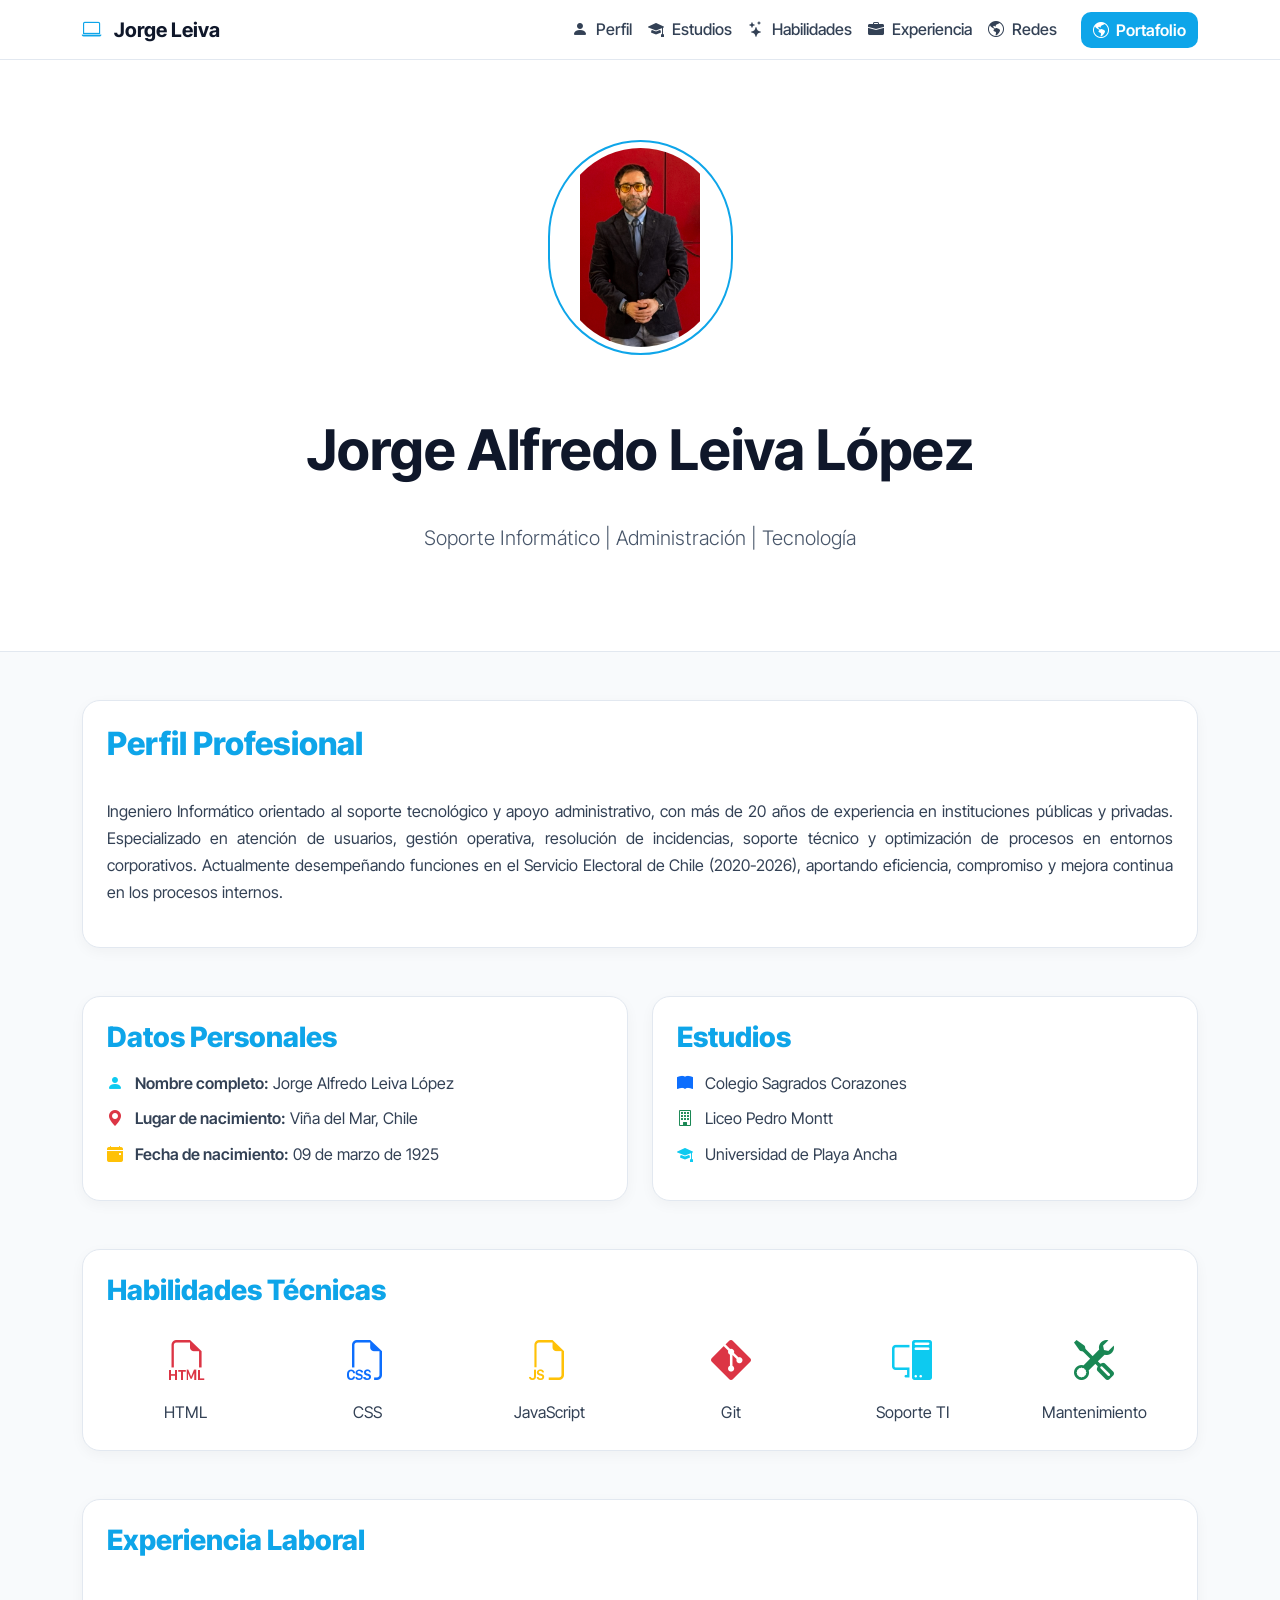
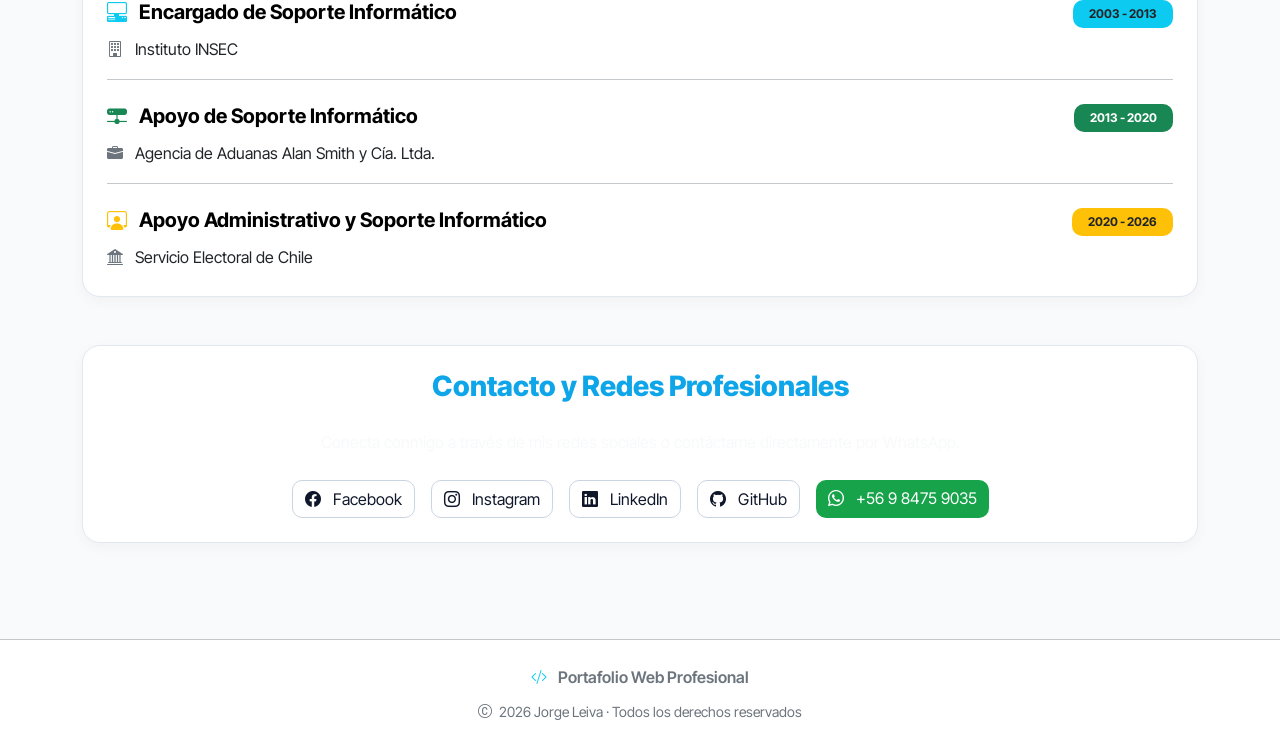
==== index.html @ a70d27ea "Implementación de CV y portafolio con estructura completa, estilos y publicación en GitHub Pages" ====
<!-- =========================
index.html
========================= -->
<!doctype html>
<html lang="es">
  <head>
    <meta charset="UTF-8" />
    <meta name="viewport" content="width=device-width, initial-scale=1.0" />
    <title>Curriculum Vitae | Jorge Leiva</title>

    <!-- Favicon -->
    <link
      rel="stylesheet"
      href="https://cdn.jsdelivr.net/npm/bootstrap-icons@1.11.3/font/bootstrap-icons.min.css"
    />

    <!-- Bootstrap 5.3.8 -->
    <link
      href="https://cdn.jsdelivr.net/npm/bootstrap@5.3.8/dist/css/bootstrap.min.css"
      rel="stylesheet"
    />

    <!-- Fuente Google Fonts: Inter Tight -->
    <link
      href="https://fonts.googleapis.com/css2?family=Inter+Tight:ital,wght@0,100..900;1,100..900&display=swap"
      rel="stylesheet"
    />

    <!-- Hoja de estilos CSS -->
    <link rel="stylesheet" href="./assets/css/style.css" />

    <!-- Normalize CSS -->
    <link rel="stylesheet" href="./assets/css/normalize.css" />
  </head>

  <body>
    <!-- NAVBAR -->
    <nav class="navbar navbar-expand-lg navbar-dark bg-black sticky-top">
      <div class="container">
        <a class="navbar-brand fw-bold" href="#inicio">
          <i class="bi bi-laptop me-2 text-info"></i>
          Jorge Leiva
        </a>

        <button
          class="navbar-toggler"
          type="button"
          data-bs-toggle="collapse"
          data-bs-target="#menu"
        >
          <span class="navbar-toggler-icon"></span>
        </button>

        <div class="collapse navbar-collapse" id="menu">
          <ul class="navbar-nav ms-auto align-items-lg-center">
            <li class="nav-item">
              <a class="nav-link" href="#perfil">
                <i class="bi bi-person-fill me-1"></i> Perfil
              </a>
            </li>

            <li class="nav-item">
              <a class="nav-link" href="#estudios">
                <i class="bi bi-mortarboard-fill me-1"></i> Estudios
              </a>
            </li>

            <li class="nav-item">
              <a class="nav-link" href="#habilidades">
                <i class="bi bi-stars me-1"></i> Habilidades
              </a>
            </li>

            <li class="nav-item">
              <a class="nav-link" href="#experiencia">
                <i class="bi bi-briefcase-fill me-1"></i> Experiencia
              </a>
            </li>

            <li class="nav-item">
              <a class="nav-link" href="#redes">
                <i class="bi bi-globe-americas me-1"></i> Redes
              </a>
            </li>

            <li class="nav-item ms-lg-3">
              <a class="btn btn-info" href="portafolio.html">
                <i class="bi bi-globe-americas fs-6 me-1"></i> Portafolio
              </a>
            </li>
          </ul>
        </div>
      </div>
    </nav>

    <!-- HERO -->
    <header class="hero text-center">
      <div class="container">
        <img
          src="./assets/img/persona.png"
          class="perfil-img mb-4"
          alt="Foto Perfil"
        />
        <h1 class="display-4 fw-bold">Jorge Alfredo Leiva López</h1>
        <p class="lead text-light">
          Soporte Informático | Administración | Tecnología
        </p>
      </div>
    </header>

    <!-- PERFIL -->
    <section class="py-5" id="perfil">
      <div class="container">
        <div class="card card-custom p-4">
          <h2 class="section-title">Perfil Profesional</h2>
          <p class="mt-3 text-justify" style="text-align: justify">
            Ingeniero Informático orientado al soporte tecnológico y apoyo
            administrativo, con más de 20 años de experiencia en instituciones
            públicas y privadas. Especializado en atención de usuarios, gestión
            operativa, resolución de incidencias, soporte técnico y optimización
            de procesos en entornos corporativos. Actualmente desempeñando
            funciones en el Servicio Electoral de Chile (2020-2026), aportando
            eficiencia, compromiso y mejora continua en los procesos internos.
          </p>
        </div>
      </div>
    </section>

    <!-- DATOS -->
    <section class="pb-5">
      <div class="container">
        <div class="row g-4">
          <!-- Datos Personales -->
          <div class="col-md-6">
            <div class="card card-custom p-4 h-100">
              <h3 class="section-title mb-3">Datos Personales</h3>

              <ul class="list-unstyled mb-0">
                <li class="mb-2">
                  <i class="bi bi-person-fill me-2 text-info"></i>
                  <span class="fw-semibold">Nombre completo:</span>
                  Jorge Alfredo Leiva López
                </li>

                <li class="mb-2">
                  <i class="bi bi-geo-alt-fill me-2 text-danger"></i>
                  <span class="fw-semibold">Lugar de nacimiento:</span>
                  Viña del Mar, Chile
                </li>

                <li class="mb-2">
                  <i class="bi bi-calendar-event-fill me-2 text-warning"></i>
                  <span class="fw-semibold">Fecha de nacimiento:</span>
                  09 de marzo de 1925
                </li>
              </ul>
            </div>
          </div>

          <!-- Estudios -->
          <div class="col-md-6" id="estudios">
            <div class="card card-custom p-4 h-100">
              <h3 class="section-title mb-3">Estudios</h3>

              <ul class="list-unstyled mb-0">
                <li class="mb-2">
                  <i class="bi bi-book-fill me-2 text-primary"></i>
                  Colegio Sagrados Corazones
                </li>

                <li class="mb-2">
                  <i class="bi bi-building me-2 text-success"></i>
                  Liceo Pedro Montt
                </li>

                <li class="mb-2">
                  <i class="bi bi-mortarboard-fill me-2 text-info"></i>
                  Universidad de Playa Ancha
                </li>
              </ul>
            </div>
          </div>
        </div>
      </div>
    </section>

    <!-- Habilidades -->
    <section class="pb-5" id="habilidades">
      <div class="container">
        <div class="card card-custom p-4">
          <h3 class="section-title mb-4">Habilidades Técnicas</h3>

          <div class="row g-4 text-center">
            <div class="col-6 col-md-4 col-lg-2">
              <i class="bi bi-filetype-html fs-1 text-danger"></i>
              <p class="mt-2 mb-0">HTML</p>
            </div>

            <div class="col-6 col-md-4 col-lg-2">
              <i class="bi bi-filetype-css fs-1 text-primary"></i>
              <p class="mt-2 mb-0">CSS</p>
            </div>

            <div class="col-6 col-md-4 col-lg-2">
              <i class="bi bi-filetype-js fs-1 text-warning"></i>
              <p class="mt-2 mb-0">JavaScript</p>
            </div>

            <div class="col-6 col-md-4 col-lg-2">
              <i class="bi bi-git fs-1 text-danger"></i>
              <p class="mt-2 mb-0">Git</p>
            </div>

            <div class="col-6 col-md-4 col-lg-2">
              <i class="bi bi-pc-display fs-1 text-info"></i>
              <p class="mt-2 mb-0">Soporte TI</p>
            </div>

            <div class="col-6 col-md-4 col-lg-2">
              <i class="bi bi-tools fs-1 text-success"></i>
              <p class="mt-2 mb-0">Mantenimiento</p>
            </div>
          </div>
        </div>
      </div>
    </section>

    <!-- Experiencia -->
    <section class="pb-5" id="experiencia">
      <div class="container">
        <div class="card card-custom p-4">
          <h3 class="section-title">Experiencia Laboral</h3>

          <div class="mt-4">
            <div class="mb-4 pb-3 border-bottom border-secondary-subtle">
              <div class="d-flex justify-content-between flex-wrap gap-2">
                <h5 class="mb-1 fw-bold text-black">
                  <i class="bi bi-pc-display-horizontal me-2 text-info"></i>
                  Encargado de Soporte Informático
                </h5>

                <span class="badge bg-info text-dark px-3 py-2">
                  2003 - 2013
                </span>
              </div>

              <p class="mb-0 text-dark mt-2">
                <i class="bi bi-building me-2 text-secondary"></i>
                Instituto INSEC
              </p>
            </div>

            <div class="mb-4 pb-3 border-bottom border-secondary-subtle">
              <div class="d-flex justify-content-between flex-wrap gap-2">
                <h5 class="mb-1 fw-bold text-black">
                  <i class="bi bi-hdd-network-fill me-2 text-success"></i>
                  Apoyo de Soporte Informático
                </h5>

                <span class="badge bg-success px-3 py-2"> 2013 - 2020 </span>
              </div>

              <p class="mb-0 text-dark mt-2">
                <i class="bi bi-briefcase-fill me-2 text-secondary"></i>
                Agencia de Aduanas Alan Smith y Cía. Ltda.
              </p>
            </div>

            <div>
              <div class="d-flex justify-content-between flex-wrap gap-2">
                <h5 class="mb-1 fw-bold text-black">
                  <i class="bi bi-person-workspace me-2 text-warning"></i>
                  Apoyo Administrativo y Soporte Informático
                </h5>

                <span class="badge bg-warning text-dark px-3 py-2">
                  2020 - 2026
                </span>
              </div>

              <p class="mb-0 text-dark mt-2">
                <i class="bi bi-bank2 me-2 text-secondary"></i>
                Servicio Electoral de Chile
              </p>
            </div>
          </div>
        </div>
      </div>
    </section>

    <!-- REDES -->
    <section class="pb-5" id="redes">
      <div class="container">
        <div class="card card-custom p-4 text-center">
          <h3 class="section-title">Contacto y Redes Profesionales</h3>

          <p class="text-light mt-2 mb-4">
            Conecta conmigo a través de mis redes sociales o contáctame
            directamente por WhatsApp.
          </p>

          <div class="d-flex justify-content-center flex-wrap gap-3">
            <a
              href="https://facebook.com"
              target="_blank"
              class="btn btn-outline-light"
            >
              <i class="bi bi-facebook me-2"></i> Facebook
            </a>

            <a
              href="https://instagram.com"
              target="_blank"
              class="btn btn-outline-light"
            >
              <i class="bi bi-instagram me-2"></i> Instagram
            </a>

            <a
              href="https://linkedin.com"
              target="_blank"
              class="btn btn-outline-light"
            >
              <i class="bi bi-linkedin me-2"></i> LinkedIn
            </a>

            <a
              href="https://github.com"
              target="_blank"
              class="btn btn-outline-light"
            >
              <i class="bi bi-github me-2"></i> GitHub
            </a>

            <a
              href="https://wa.me/56984759035"
              target="_blank"
              class="btn btn-success"
            >
              <i class="bi bi-whatsapp me-2"></i> +56 9 8475 9035
            </a>
          </div>
        </div>
      </div>
    </section>

    <!-- Footer -->
    <footer class="text-center py-4 border-top border-secondary-subtle mt-5">
      <div class="container">
        <p class="mb-2 text-secondary fw-semibold">
          <i class="bi bi-code-slash text-info me-2"></i>
          Portafolio Web Profesional
        </p>

        <p class="mb-0 text-secondary small">
          <i class="bi bi-c-circle me-1"></i>
          2026 Jorge Leiva · Todos los derechos reservados
        </p>
      </div>
    </footer>

    <script src="https://cdn.jsdelivr.net/npm/bootstrap@5.3.8/dist/js/bootstrap.bundle.min.js"></script>
  </body>
</html>
---- assets/css/style.css ----
/* =========================================
CSS index + portafolio
========================================= */

/* ===== Global ===== */

body {
  background: #f8fafc;
  color: #0f172a;
  font-family: "Inter Tight", sans-serif;
}

[id] {
  scroll-margin-top: 95px;
}

h1,
h2,
h3,
h4,
h5 {
  color: #0f172a;
  font-weight: 700;
}

p,
li {
  color: #334155;
  line-height: 1.7;
}

a {
  text-decoration: none;
}

/* ===== Navbar ===== */

.navbar {
  background: #ffffff !important;
  border-bottom: 1px solid #e2e8f0;
}

.navbar-brand {
  font-weight: 800;
  color: #0f172a !important;
}

.navbar-brand i {
  color: #0ea5e9 !important;
}

.navbar .nav-link {
  color: #334155 !important;
  font-weight: 500;
}

.navbar .nav-link:hover {
  color: #0ea5e9 !important;
}

.navbar-toggler {
  border-color: #cbd5e1;
}

.navbar-toggler-icon {
  filter: brightness(0);
}

/* ===== Hero ===== */

.hero {
  background: #ffffff;
  padding: 80px 0;
  border-bottom: 1px solid #e2e8f0;
}

.hero .lead {
  color: #475569 !important;
}

/* ===== Imagen Perfil ===== */

.perfil-img {
  width: 185px;
  height: 215px;
  object-fit: contain;
  border-radius: 50% / 45%;
  background: white;
  border: 2px solid #0ea5e9;
  padding: 6px;
}

/* ===== Títulos ===== */

.section-title {
  color: #0ea5e9;
  font-weight: 800;
  margin-bottom: 18px;
}

/* ===== Cards ===== */

.card-custom {
  background: #ffffff;
  border: 1px solid #e2e8f0;
  border-radius: 18px;
  box-shadow: 0 4px 14px rgba(0, 0, 0, 0.04);
}

.card-custom img {
  height: 210px;
  object-fit: contain;
  background: #f8fafc;
  padding: 12px;
}

/* ===== Botones ===== */

.btn-info {
  background: #0ea5e9 !important;
  border: none !important;
  color: white !important;
  font-weight: 600;
  border-radius: 10px;
}

.btn-info:hover {
  background: #0284c7 !important;
}

.btn-outline-light {
  background: white;
  color: #0f172a !important;
  border: 1px solid #cbd5e1;
  border-radius: 10px;
}

.btn-outline-light:hover {
  background: #0ea5e9;
  color: white !important;
}

.btn-success {
  background: #16a34a;
  border: none;
  border-radius: 10px;
}

/* ===== Badges ===== */

.badge {
  border-radius: 10px;
  padding: 8px 14px;
}

/* ===== Footer ===== */

footer {
  background: #ffffff;
  border-top: 1px solid #e2e8f0;
  color: #64748b;
}
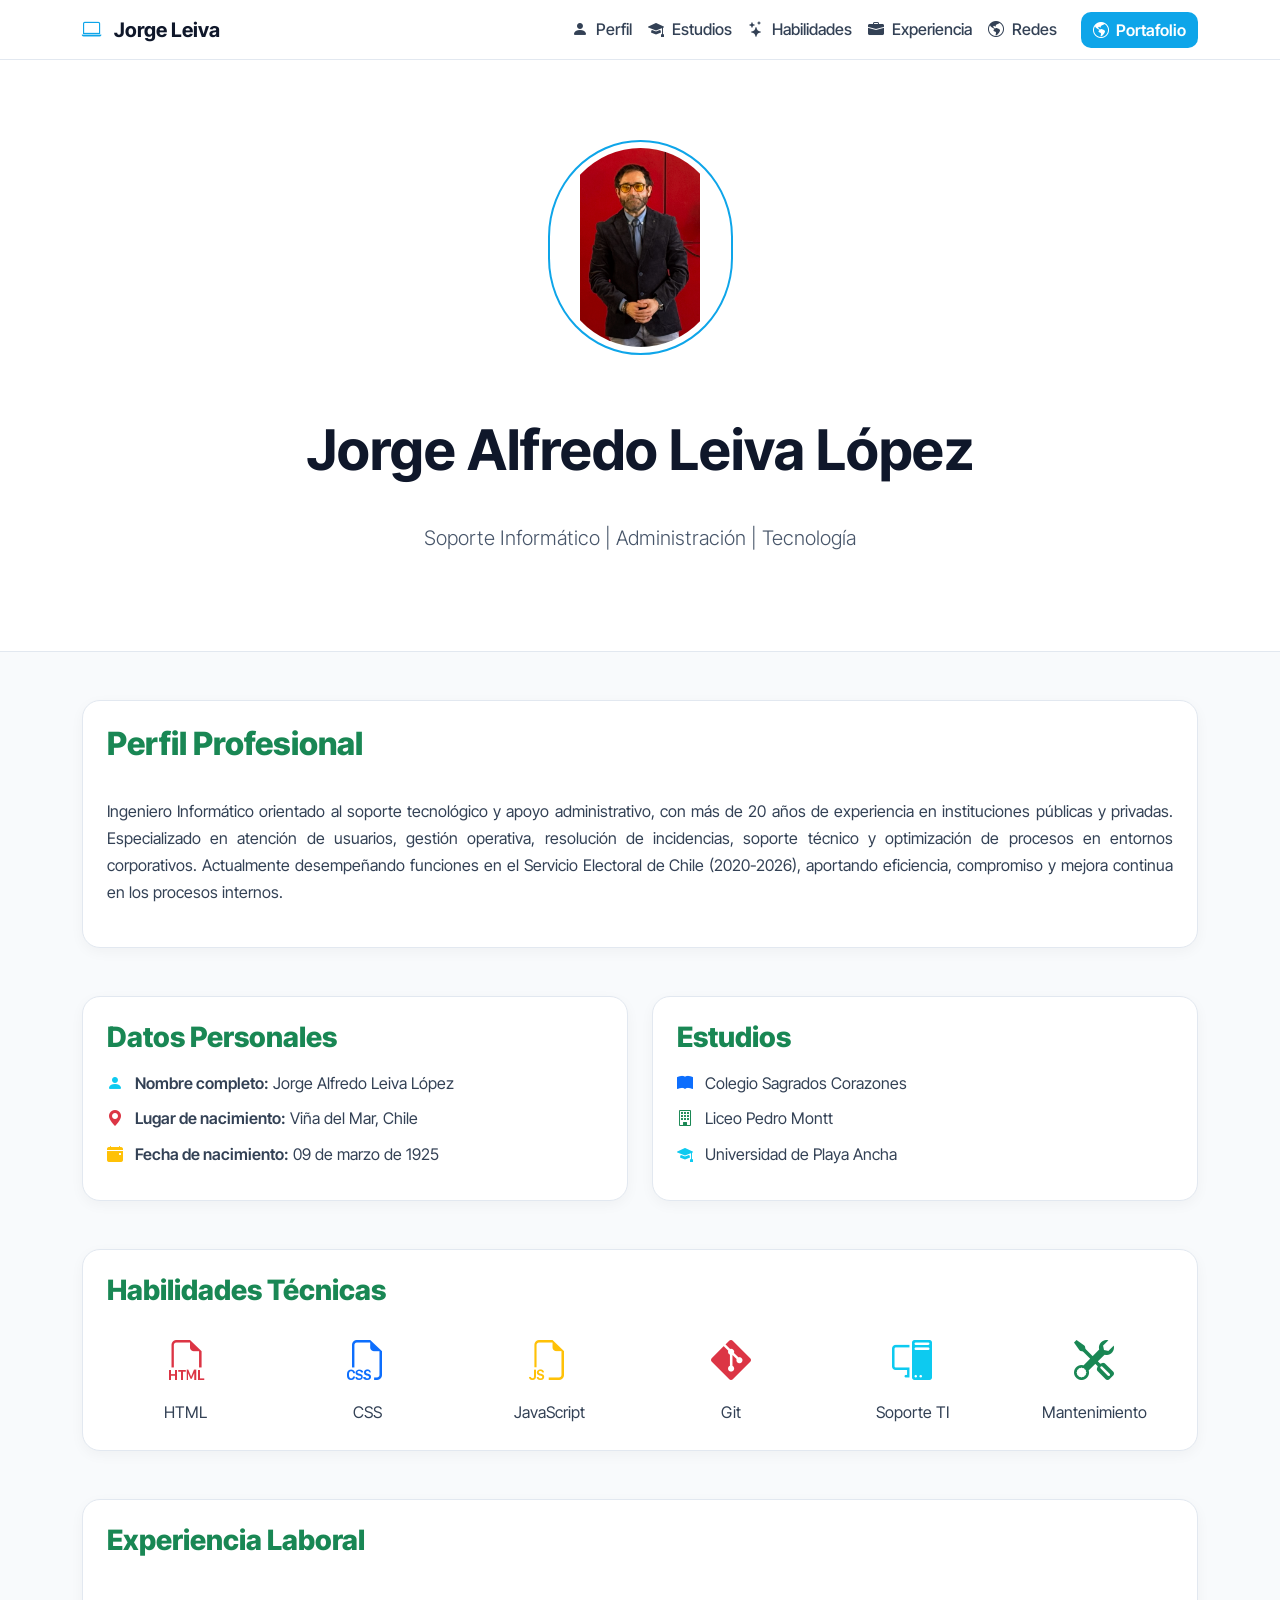
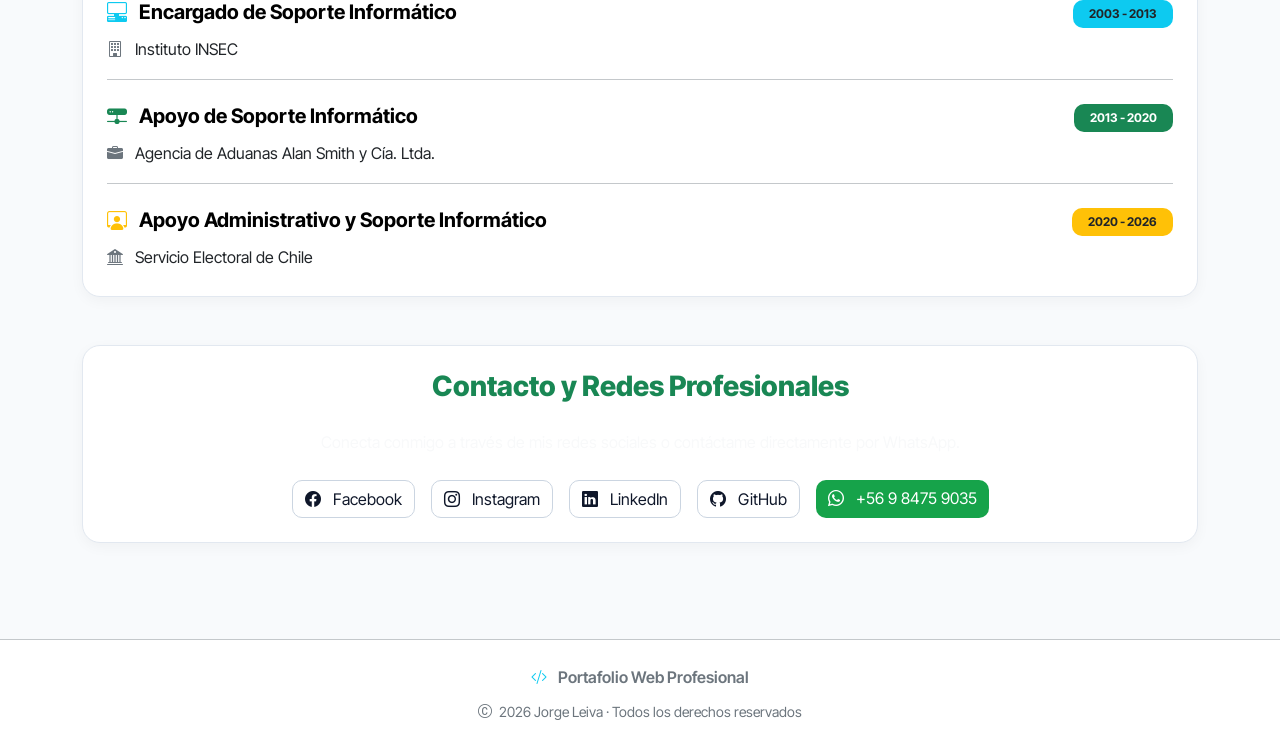
==== commit 9f470cb7: "Cambio de color en subtítulos de azul a verde" ====
--- a/index.html
+++ b/index.html
@@ -1,6 +1,3 @@
-<!-- =========================
-index.html
-========================= -->
 <!doctype html>
 <html lang="es">
   <head>
@@ -8,29 +5,30 @@
     <meta name="viewport" content="width=device-width, initial-scale=1.0" />
     <title>Curriculum Vitae | Jorge Leiva</title>
 
-    <!-- Favicon -->
     <link
       rel="stylesheet"
       href="https://cdn.jsdelivr.net/npm/bootstrap-icons@1.11.3/font/bootstrap-icons.min.css"
     />
-
-    <!-- Bootstrap 5.3.8 -->
     <link
       href="https://cdn.jsdelivr.net/npm/bootstrap@5.3.8/dist/css/bootstrap.min.css"
       rel="stylesheet"
     />
-
-    <!-- Fuente Google Fonts: Inter Tight -->
     <link
       href="https://fonts.googleapis.com/css2?family=Inter+Tight:ital,wght@0,100..900;1,100..900&display=swap"
       rel="stylesheet"
     />
-
-    <!-- Hoja de estilos CSS -->
     <link rel="stylesheet" href="./assets/css/style.css" />
-
-    <!-- Normalize CSS -->
     <link rel="stylesheet" href="./assets/css/normalize.css" />
+
+    <!-- ==================================================
+         CAMBIO: Subtitulos ahora son VERDES en vez de azules
+    ================================================== -->
+    <style>
+      .section-title {
+        color: #198754 !important; /* Verde Bootstrap (success) */
+      }
+    </style>
+
   </head>
 
   <body>
@@ -58,31 +56,26 @@
                 <i class="bi bi-person-fill me-1"></i> Perfil
               </a>
             </li>
-
             <li class="nav-item">
               <a class="nav-link" href="#estudios">
                 <i class="bi bi-mortarboard-fill me-1"></i> Estudios
               </a>
             </li>
-
             <li class="nav-item">
               <a class="nav-link" href="#habilidades">
                 <i class="bi bi-stars me-1"></i> Habilidades
               </a>
             </li>
-
             <li class="nav-item">
               <a class="nav-link" href="#experiencia">
                 <i class="bi bi-briefcase-fill me-1"></i> Experiencia
               </a>
             </li>
-
             <li class="nav-item">
               <a class="nav-link" href="#redes">
                 <i class="bi bi-globe-americas me-1"></i> Redes
               </a>
             </li>
-
             <li class="nav-item ms-lg-3">
               <a class="btn btn-info" href="portafolio.html">
                 <i class="bi bi-globe-americas fs-6 me-1"></i> Portafolio
@@ -130,24 +123,20 @@
     <section class="pb-5">
       <div class="container">
         <div class="row g-4">
-          <!-- Datos Personales -->
           <div class="col-md-6">
             <div class="card card-custom p-4 h-100">
               <h3 class="section-title mb-3">Datos Personales</h3>
-
               <ul class="list-unstyled mb-0">
                 <li class="mb-2">
                   <i class="bi bi-person-fill me-2 text-info"></i>
                   <span class="fw-semibold">Nombre completo:</span>
                   Jorge Alfredo Leiva López
                 </li>
-
                 <li class="mb-2">
                   <i class="bi bi-geo-alt-fill me-2 text-danger"></i>
                   <span class="fw-semibold">Lugar de nacimiento:</span>
                   Viña del Mar, Chile
                 </li>
-
                 <li class="mb-2">
                   <i class="bi bi-calendar-event-fill me-2 text-warning"></i>
                   <span class="fw-semibold">Fecha de nacimiento:</span>
@@ -157,22 +146,18 @@
             </div>
           </div>
 
-          <!-- Estudios -->
           <div class="col-md-6" id="estudios">
             <div class="card card-custom p-4 h-100">
               <h3 class="section-title mb-3">Estudios</h3>
-
               <ul class="list-unstyled mb-0">
                 <li class="mb-2">
                   <i class="bi bi-book-fill me-2 text-primary"></i>
                   Colegio Sagrados Corazones
                 </li>
-
                 <li class="mb-2">
                   <i class="bi bi-building me-2 text-success"></i>
                   Liceo Pedro Montt
                 </li>
-
                 <li class="mb-2">
                   <i class="bi bi-mortarboard-fill me-2 text-info"></i>
                   Universidad de Playa Ancha
@@ -189,33 +174,27 @@
       <div class="container">
         <div class="card card-custom p-4">
           <h3 class="section-title mb-4">Habilidades Técnicas</h3>
-
           <div class="row g-4 text-center">
             <div class="col-6 col-md-4 col-lg-2">
               <i class="bi bi-filetype-html fs-1 text-danger"></i>
               <p class="mt-2 mb-0">HTML</p>
             </div>
-
             <div class="col-6 col-md-4 col-lg-2">
               <i class="bi bi-filetype-css fs-1 text-primary"></i>
               <p class="mt-2 mb-0">CSS</p>
             </div>
-
             <div class="col-6 col-md-4 col-lg-2">
               <i class="bi bi-filetype-js fs-1 text-warning"></i>
               <p class="mt-2 mb-0">JavaScript</p>
             </div>
-
             <div class="col-6 col-md-4 col-lg-2">
               <i class="bi bi-git fs-1 text-danger"></i>
               <p class="mt-2 mb-0">Git</p>
             </div>
-
             <div class="col-6 col-md-4 col-lg-2">
               <i class="bi bi-pc-display fs-1 text-info"></i>
               <p class="mt-2 mb-0">Soporte TI</p>
             </div>
-
             <div class="col-6 col-md-4 col-lg-2">
               <i class="bi bi-tools fs-1 text-success"></i>
               <p class="mt-2 mb-0">Mantenimiento</p>
@@ -230,7 +209,6 @@
       <div class="container">
         <div class="card card-custom p-4">
           <h3 class="section-title">Experiencia Laboral</h3>
-
           <div class="mt-4">
             <div class="mb-4 pb-3 border-bottom border-secondary-subtle">
               <div class="d-flex justify-content-between flex-wrap gap-2">
@@ -238,12 +216,8 @@
                   <i class="bi bi-pc-display-horizontal me-2 text-info"></i>
                   Encargado de Soporte Informático
                 </h5>
-
-                <span class="badge bg-info text-dark px-3 py-2">
-                  2003 - 2013
-                </span>
+                <span class="badge bg-info text-dark px-3 py-2">2003 - 2013</span>
               </div>
-
               <p class="mb-0 text-dark mt-2">
                 <i class="bi bi-building me-2 text-secondary"></i>
                 Instituto INSEC
@@ -256,10 +230,8 @@
                   <i class="bi bi-hdd-network-fill me-2 text-success"></i>
                   Apoyo de Soporte Informático
                 </h5>
-
-                <span class="badge bg-success px-3 py-2"> 2013 - 2020 </span>
+                <span class="badge bg-success px-3 py-2">2013 - 2020</span>
               </div>
-
               <p class="mb-0 text-dark mt-2">
                 <i class="bi bi-briefcase-fill me-2 text-secondary"></i>
                 Agencia de Aduanas Alan Smith y Cía. Ltda.
@@ -272,12 +244,8 @@
                   <i class="bi bi-person-workspace me-2 text-warning"></i>
                   Apoyo Administrativo y Soporte Informático
                 </h5>
-
-                <span class="badge bg-warning text-dark px-3 py-2">
-                  2020 - 2026
-                </span>
+                <span class="badge bg-warning text-dark px-3 py-2">2020 - 2026</span>
               </div>
-
               <p class="mb-0 text-dark mt-2">
                 <i class="bi bi-bank2 me-2 text-secondary"></i>
                 Servicio Electoral de Chile
@@ -293,50 +261,24 @@
       <div class="container">
         <div class="card card-custom p-4 text-center">
           <h3 class="section-title">Contacto y Redes Profesionales</h3>
-
           <p class="text-light mt-2 mb-4">
             Conecta conmigo a través de mis redes sociales o contáctame
             directamente por WhatsApp.
           </p>
-
           <div class="d-flex justify-content-center flex-wrap gap-3">
-            <a
-              href="https://facebook.com"
-              target="_blank"
-              class="btn btn-outline-light"
-            >
+            <a href="https://facebook.com" target="_blank" class="btn btn-outline-light">
               <i class="bi bi-facebook me-2"></i> Facebook
             </a>
-
-            <a
-              href="https://instagram.com"
-              target="_blank"
-              class="btn btn-outline-light"
-            >
+            <a href="https://instagram.com" target="_blank" class="btn btn-outline-light">
               <i class="bi bi-instagram me-2"></i> Instagram
             </a>
-
-            <a
-              href="https://linkedin.com"
-              target="_blank"
-              class="btn btn-outline-light"
-            >
+            <a href="https://linkedin.com" target="_blank" class="btn btn-outline-light">
               <i class="bi bi-linkedin me-2"></i> LinkedIn
             </a>
-
-            <a
-              href="https://github.com"
-              target="_blank"
-              class="btn btn-outline-light"
-            >
+            <a href="https://github.com" target="_blank" class="btn btn-outline-light">
               <i class="bi bi-github me-2"></i> GitHub
             </a>
-
-            <a
-              href="https://wa.me/56984759035"
-              target="_blank"
-              class="btn btn-success"
-            >
+            <a href="https://wa.me/56984759035" target="_blank" class="btn btn-success">
               <i class="bi bi-whatsapp me-2"></i> +56 9 8475 9035
             </a>
           </div>
@@ -351,7 +293,6 @@
           <i class="bi bi-code-slash text-info me-2"></i>
           Portafolio Web Profesional
         </p>
-
         <p class="mb-0 text-secondary small">
           <i class="bi bi-c-circle me-1"></i>
           2026 Jorge Leiva · Todos los derechos reservados
@@ -361,4 +302,4 @@
 
     <script src="https://cdn.jsdelivr.net/npm/bootstrap@5.3.8/dist/js/bootstrap.bundle.min.js"></script>
   </body>
-</html>
+</html>
